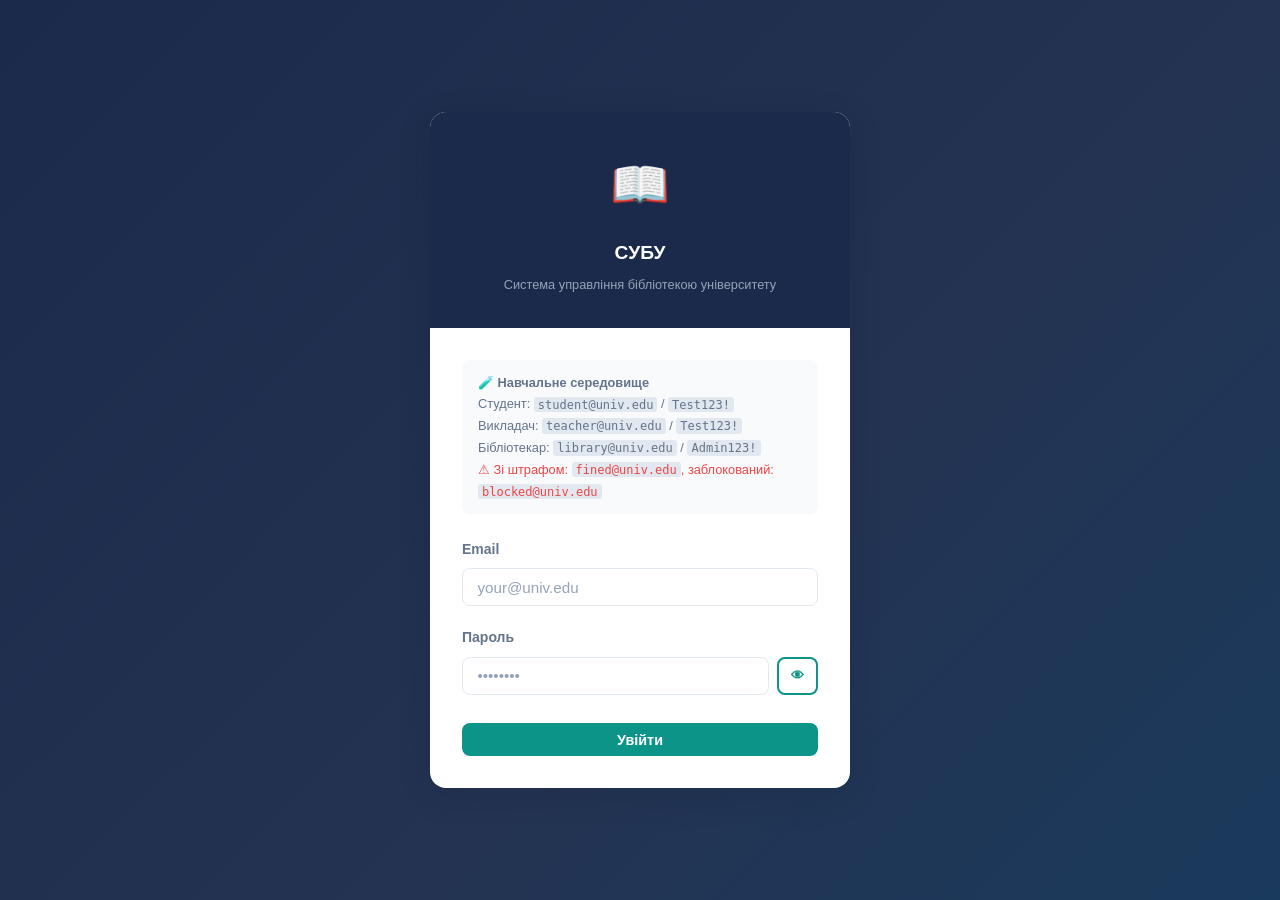
==== index.html @ d065a127 "Add files via upload" ====
<!DOCTYPE html>
<html lang="uk">
<head>
  <meta charset="UTF-8">
  <meta name="viewport" content="width=device-width, initial-scale=1.0">
  <title>Увійти — СУБУ</title>
  <link rel="stylesheet" href="css/style.css">
  <style>
    body { background: none; }
  </style>
</head>
<body>

<div id="toast-container"></div>

<div class="login-wrap">
  <div class="login-card">

    <div class="login-header">
      <div class="login-logo" aria-hidden="true">📖</div>
      <div class="login-title">СУБУ</div>
      <div class="login-subtitle">Система управління бібліотекою університету</div>
    </div>

    <div class="login-body">
      <div class="login-hint">
        <strong>🧪 Навчальне середовище</strong><br>
        Студент: <code>student@univ.edu</code> / <code>Test123!</code><br>
        Викладач: <code>teacher@univ.edu</code> / <code>Test123!</code><br>
        Бібліотекар: <code>library@univ.edu</code> / <code>Admin123!</code><br>
        <span style="color:#EF4444">⚠ Зі штрафом: <code>fined@univ.edu</code>, заблокований: <code>blocked@univ.edu</code></span>
      </div>

      <form id="login-form" novalidate>
        <div class="form-group">
          <label class="form-label" for="email">Email</label>
          <input
            class="form-control"
            type="email"
            id="email"
            name="email"
            data-testid="email-input"
            placeholder="your@univ.edu"
            autocomplete="username"
            required
          >
          <div class="form-error" id="email-error" role="alert" aria-live="polite"></div>
        </div>

        <div class="form-group">
          <label class="form-label" for="password">Пароль</label>
          <div class="input-group">
            <input
              class="form-control"
              type="password"
              id="password"
              name="password"
              data-testid="password-input"
              placeholder="••••••••"
              autocomplete="current-password"
              required
            >
            <button type="button" class="btn btn-outline btn-sm" id="toggle-pw" title="Показати/приховати пароль" aria-label="Показати пароль">👁</button>
          </div>
          <div class="form-error" id="password-error" role="alert" aria-live="polite"></div>
        </div>

        <div id="login-error" class="alert alert-danger" style="display:none" role="alert" data-testid="login-error"></div>

        <button class="btn btn-primary" type="submit" id="login-btn" data-testid="login-submit" style="width:100%;justify-content:center;margin-top:.5rem">
          Увійти
        </button>
      </form>
    </div>

  </div>
</div>

<script src="js/db.js"></script>
<script src="js/ui.js"></script>
<script>
  // Якщо вже авторизований — редирект
  if (Session.isLoggedIn()) {
    window.location.href = "/pages/dashboard.html";
  }

  document.getElementById("toggle-pw").onclick = function() {
    const pw = document.getElementById("password");
    const isText = pw.type === "text";
    pw.type = isText ? "password" : "text";
    this.textContent = isText ? "👁" : "🙈";
  };

  document.getElementById("login-form").onsubmit = function(e) {
    e.preventDefault();
    const email = document.getElementById("email").value.trim();
    const password = document.getElementById("password").value;
    const btn = document.getElementById("login-btn");
    const errEl = document.getElementById("login-error");

    // Очистка помилок
    document.getElementById("email-error").textContent = "";
    document.getElementById("password-error").textContent = "";
    errEl.style.display = "none";

    // Базова валідація
    let valid = true;
    if (!email) { document.getElementById("email-error").textContent = "Email обов'язковий"; valid = false; }
    if (!password) { document.getElementById("password-error").textContent = "Пароль обов'язковий"; valid = false; }
    if (!valid) return;

    btn.disabled = true;
    btn.innerHTML = '<span class="spinner"></span> Перевіряємо...';

    // Симуляція мережевої затримки
    setTimeout(() => {
      const result = Session.login(email, password);
      if (result.success) {
        btn.innerHTML = '✓ Успішно!';
        Toast.success(`Вітаємо, ${result.user.firstName}!`);
        setTimeout(() => { window.location.href = "/pages/dashboard.html"; }, 600);
      } else {
        errEl.textContent = result.error;
        errEl.style.display = "flex";
        btn.disabled = false;
        btn.innerHTML = 'Увійти';
        document.getElementById("password").value = "";
        document.getElementById("password").focus();
      }
    }, 600);
  };
</script>
</body>
</html>
---- css/style.css ----
/* ================================================================
   СУБУ — Головні стилі (style.css)
   Стек: чистий CSS, без фреймворків
   ================================================================ */

/* ── CSS змінні ─────────────────────────────────────────────── */
:root {
  --navy:      #1B2A4A;
  --navy-mid:  #243352;
  --teal:      #0D9488;
  --teal-lt:   #14B8A6;
  --teal-pale: #CCFBF1;
  --amber:     #F59E0B;
  --amber-lt:  #FEF3C7;
  --red:       #EF4444;
  --red-lt:    #FEE2E2;
  --green:     #22C55E;
  --green-lt:  #DCFCE7;
  --slate:     #64748B;
  --slate2:    #94A3B8;
  --slate3:    #CBD5E1;
  --slate4:    #E2E8F0;
  --white:     #FFFFFF;
  --off-white: #F8FAFC;
  --dark:      #0F172A;
  --shadow:    0 2px 8px rgba(15,23,42,.1);
  --shadow-md: 0 4px 16px rgba(15,23,42,.12);
  --shadow-lg: 0 8px 32px rgba(15,23,42,.16);
  --radius:    8px;
  --radius-lg: 12px;
  --trans:     0.2s ease;
}

/* ── Reset & Base ───────────────────────────────────────────── */
*, *::before, *::after { box-sizing: border-box; margin: 0; padding: 0; }

html { font-size: 16px; scroll-behavior: smooth; }

body {
  font-family: 'Segoe UI', 'Helvetica Neue', Arial, sans-serif;
  font-size: 15px;
  color: var(--dark);
  background: var(--off-white);
  line-height: 1.7;
  min-height: 100vh;
}

a { color: var(--teal); text-decoration: none; transition: color var(--trans); }
a:hover { color: var(--teal-lt); }
img { max-width: 100%; }
ul, ol { padding-left: 1.4rem; }

/* ── Typography ─────────────────────────────────────────────── */
h1 { font-size: 2rem;   font-weight: 700; line-height: 1.2; color: var(--dark); }
h2 { font-size: 1.5rem; font-weight: 700; line-height: 1.3; color: var(--dark); }
h3 { font-size: 1.2rem; font-weight: 600; color: var(--dark); }
h4 { font-size: 1rem;   font-weight: 600; color: var(--dark); }

/* ── Layout ─────────────────────────────────────────────────── */
.container { max-width: 1200px; margin: 0 auto; padding: 0 1.5rem; }
.container-sm { max-width: 800px; margin: 0 auto; padding: 0 1.5rem; }

.page-content { padding: 2rem 0; min-height: calc(100vh - 64px - 60px); }

/* ── Navbar ─────────────────────────────────────────────────── */
.navbar {
  background: var(--navy);
  height: 64px;
  position: sticky; top: 0; z-index: 100;
  box-shadow: 0 2px 12px rgba(0,0,0,.2);
}
.navbar-inner {
  max-width: 1200px;
  margin: 0 auto;
  padding: 0 1.5rem;
  height: 100%;
  display: flex;
  align-items: center;
  gap: 2rem;
}
.navbar-brand {
  font-size: 1.1rem;
  font-weight: 700;
  color: var(--white);
  display: flex; align-items: center; gap: .6rem;
  flex-shrink: 0;
}
.navbar-brand .brand-icon { font-size: 1.4rem; }
.navbar-brand .brand-sub { font-size: .7rem; font-weight: 400; color: var(--slate2); display: block; line-height: 1; }
.navbar-nav { display: flex; align-items: center; gap: .25rem; flex: 1; }
.nav-link {
  color: var(--slate2);
  padding: .5rem .85rem;
  border-radius: 6px;
  font-size: .9rem;
  transition: all var(--trans);
  white-space: nowrap;
}
.nav-link:hover, .nav-link.active { color: var(--white); background: rgba(255,255,255,.1); }
.navbar-user { display: flex; align-items: center; gap: 1rem; flex-shrink: 0; }
.user-badge {
  font-size: .8rem;
  color: var(--slate2);
  display: flex; align-items: center; gap: .5rem;
}
.user-badge .role-pill {
  background: rgba(13,148,136,.25);
  color: var(--teal-lt);
  padding: .15rem .5rem;
  border-radius: 20px;
  font-size: .7rem;
  font-weight: 600;
  text-transform: uppercase;
  letter-spacing: .5px;
}
.btn-logout {
  color: var(--slate2);
  font-size: .85rem;
  cursor: pointer;
  background: none; border: none;
  padding: .4rem .7rem;
  border-radius: 6px;
  transition: all var(--trans);
}
.btn-logout:hover { color: var(--red); background: rgba(239,68,68,.1); }

/* ── Footer ─────────────────────────────────────────────────── */
.footer {
  background: var(--navy);
  color: var(--slate2);
  padding: 1rem 0;
  font-size: .8rem;
  text-align: center;
  border-top: 1px solid rgba(255,255,255,.05);
}
.footer a { color: var(--slate2); }
.footer .test-badge {
  display: inline-flex; align-items: center; gap: .3rem;
  background: rgba(13,148,136,.2);
  color: var(--teal-lt);
  padding: .2rem .6rem;
  border-radius: 20px;
  font-size: .7rem;
  margin-left: .5rem;
}

/* ── Buttons ─────────────────────────────────────────────────── */
.btn {
  display: inline-flex; align-items: center; gap: .4rem;
  padding: .55rem 1.2rem;
  border-radius: var(--radius);
  border: none;
  font-size: .9rem;
  font-weight: 600;
  cursor: pointer;
  transition: all var(--trans);
  white-space: nowrap;
  text-decoration: none;
}
.btn:disabled { opacity: .5; cursor: not-allowed; }
.btn-primary { background: var(--teal); color: var(--white); }
.btn-primary:hover:not(:disabled) { background: var(--teal-lt); color: var(--white); }
.btn-secondary { background: var(--navy); color: var(--white); }
.btn-secondary:hover:not(:disabled) { background: var(--navy-mid); }
.btn-outline { background: transparent; color: var(--teal); border: 2px solid var(--teal); }
.btn-outline:hover:not(:disabled) { background: var(--teal); color: var(--white); }
.btn-danger { background: var(--red); color: var(--white); }
.btn-danger:hover:not(:disabled) { background: #dc2626; }
.btn-sm { padding: .35rem .75rem; font-size: .82rem; }
.btn-lg { padding: .75rem 1.75rem; font-size: 1rem; }

/* ── Forms ───────────────────────────────────────────────────── */
.form-group { margin-bottom: 1.25rem; }
.form-label { display: block; font-size: .875rem; font-weight: 600; margin-bottom: .4rem; color: var(--slate); }
.form-control {
  width: 100%;
  padding: .6rem .9rem;
  border: 1.5px solid var(--slate4);
  border-radius: var(--radius);
  font-size: .95rem;
  background: var(--white);
  color: var(--dark);
  transition: border-color var(--trans), box-shadow var(--trans);
}
.form-control:focus {
  outline: none;
  border-color: var(--teal);
  box-shadow: 0 0 0 3px rgba(13,148,136,.15);
}
.form-control::placeholder { color: var(--slate2); }
.input-group { display: flex; gap: .5rem; }
.input-group .form-control { flex: 1; }
.form-error { color: var(--red); font-size: .82rem; margin-top: .3rem; }
.form-hint  { color: var(--slate); font-size: .8rem; margin-top: .3rem; }

/* ── Cards ───────────────────────────────────────────────────── */
.card {
  background: var(--white);
  border-radius: var(--radius-lg);
  box-shadow: var(--shadow);
  overflow: hidden;
}
.card-body { padding: 1.5rem; }
.card-header {
  padding: 1rem 1.5rem;
  border-bottom: 1px solid var(--slate4);
  display: flex; align-items: center; justify-content: space-between;
}
.card-title { font-size: 1rem; font-weight: 700; }

/* ── Book Card ───────────────────────────────────────────────── */
.book-card {
  background: var(--white);
  border-radius: var(--radius-lg);
  box-shadow: var(--shadow);
  display: flex;
  flex-direction: column;
  transition: transform var(--trans), box-shadow var(--trans);
  overflow: hidden;
}
.book-card:hover { transform: translateY(-3px); box-shadow: var(--shadow-md); }
.book-card-cover {
  height: 160px;
  background: linear-gradient(135deg, var(--navy) 0%, var(--navy-mid) 50%, var(--teal) 100%);
  display: flex; align-items: center; justify-content: center;
  font-size: 3rem;
  position: relative;
  overflow: hidden;
}
.book-card-cover::before {
  content: '';
  position: absolute; inset: 0;
  background: linear-gradient(45deg, transparent 30%, rgba(255,255,255,.04));
}
.book-card-body { padding: 1rem; flex: 1; display: flex; flex-direction: column; }
.book-title { font-size: .95rem; font-weight: 700; color: var(--dark); margin-bottom: .3rem; line-height: 1.3; }
.book-author { font-size: .82rem; color: var(--slate); margin-bottom: .6rem; }
.book-genre-tag {
  display: inline-block;
  background: var(--teal-pale);
  color: var(--teal);
  padding: .15rem .5rem;
  border-radius: 20px;
  font-size: .72rem;
  font-weight: 600;
  margin-bottom: .6rem;
}
.book-availability {
  font-size: .8rem;
  font-weight: 600;
  margin-top: auto;
  margin-bottom: .75rem;
}
.avail-yes { color: var(--green); }
.avail-no  { color: var(--red); }
.book-card-actions { padding: 0 1rem 1rem; }

/* ── Badges & Tags ───────────────────────────────────────────── */
.badge {
  display: inline-flex; align-items: center; gap: .25rem;
  padding: .2rem .6rem;
  border-radius: 20px;
  font-size: .75rem;
  font-weight: 600;
}
.badge-success { background: var(--green-lt); color: #166534; }
.badge-warning { background: var(--amber-lt); color: #92400E; }
.badge-danger  { background: var(--red-lt);   color: #991B1B; }
.badge-info    { background: var(--teal-pale); color: #0D9488; }
.badge-gray    { background: var(--slate4);    color: var(--slate); }

/* ── Tables ──────────────────────────────────────────────────── */
.table-wrap { overflow-x: auto; border-radius: var(--radius); box-shadow: var(--shadow); }
table { width: 100%; border-collapse: collapse; background: var(--white); }
thead tr { border-bottom: 2px solid var(--slate4); }
th {
  padding: .75rem 1rem;
  text-align: left;
  font-size: .8rem;
  font-weight: 700;
  color: var(--slate);
  text-transform: uppercase;
  letter-spacing: .5px;
}
td { padding: .75rem 1rem; border-bottom: 1px solid var(--slate4); font-size: .9rem; }
tbody tr:last-child td { border-bottom: none; }
tbody tr:hover { background: var(--off-white); }

/* ── Alerts ──────────────────────────────────────────────────── */
.alert {
  padding: .85rem 1.1rem;
  border-radius: var(--radius);
  font-size: .9rem;
  display: flex; align-items: flex-start; gap: .6rem;
  margin-bottom: 1rem;
}
.alert-success { background: var(--green-lt); color: #166534; border-left: 4px solid var(--green); }
.alert-warning { background: var(--amber-lt); color: #92400E; border-left: 4px solid var(--amber); }
.alert-danger  { background: var(--red-lt);   color: #991B1B; border-left: 4px solid var(--red); }
.alert-info    { background: var(--teal-pale); color: #0D5555; border-left: 4px solid var(--teal); }

/* ── Toast ───────────────────────────────────────────────────── */
#toast-container {
  position: fixed; bottom: 1.5rem; right: 1.5rem;
  z-index: 9999;
  display: flex; flex-direction: column; gap: .5rem;
}
.toast {
  padding: .75rem 1.2rem;
  border-radius: var(--radius);
  font-size: .875rem;
  font-weight: 500;
  box-shadow: var(--shadow-lg);
  max-width: 340px;
  display: flex; align-items: center; gap: .5rem;
  animation: slideIn .3s ease;
}
@keyframes slideIn { from { transform: translateX(120%); opacity: 0; } to { transform: none; opacity: 1; } }
.toast-success { background: var(--green); color: var(--white); }
.toast-error   { background: var(--red); color: var(--white); }
.toast-info    { background: var(--navy); color: var(--white); }

/* ── Modal ───────────────────────────────────────────────────── */
.modal-overlay {
  position: fixed; inset: 0; background: rgba(15,23,42,.55);
  z-index: 500; display: flex; align-items: center; justify-content: center;
  padding: 1rem;
  animation: fadeIn .2s ease;
}
@keyframes fadeIn { from { opacity:0; } to { opacity:1; } }
.modal {
  background: var(--white);
  border-radius: var(--radius-lg);
  box-shadow: var(--shadow-lg);
  max-width: 520px; width: 100%;
  animation: scaleIn .25s ease;
}
@keyframes scaleIn { from { transform: scale(.94); opacity:0; } to { transform: none; opacity:1; } }
.modal-header { padding: 1.2rem 1.5rem; border-bottom: 1px solid var(--slate4); display: flex; align-items: center; justify-content: space-between; }
.modal-body { padding: 1.5rem; }
.modal-footer { padding: 1rem 1.5rem; border-top: 1px solid var(--slate4); display: flex; gap: .75rem; justify-content: flex-end; }
.modal-close { background: none; border: none; cursor: pointer; color: var(--slate); font-size: 1.3rem; line-height: 1; }

/* ── Pagination ──────────────────────────────────────────────── */
.pagination { display: flex; align-items: center; gap: .35rem; margin-top: 1.5rem; justify-content: center; }
.page-btn {
  padding: .4rem .75rem;
  border: 1.5px solid var(--slate4);
  border-radius: var(--radius);
  background: var(--white);
  color: var(--slate);
  font-size: .875rem;
  cursor: pointer;
  transition: all var(--trans);
}
.page-btn:hover { border-color: var(--teal); color: var(--teal); }
.page-btn.active { background: var(--teal); border-color: var(--teal); color: var(--white); }
.page-btn:disabled { opacity: .4; cursor: not-allowed; }

/* ── Grid ────────────────────────────────────────────────────── */
.grid-4 { display: grid; grid-template-columns: repeat(4, 1fr); gap: 1.25rem; }
.grid-3 { display: grid; grid-template-columns: repeat(3, 1fr); gap: 1.25rem; }
.grid-2 { display: grid; grid-template-columns: repeat(2, 1fr); gap: 1.25rem; }

/* ── Stats row ───────────────────────────────────────────────── */
.stats-row { display: grid; grid-template-columns: repeat(auto-fit, minmax(180px, 1fr)); gap: 1rem; margin-bottom: 2rem; }
.stat-card {
  background: var(--white);
  border-radius: var(--radius-lg);
  padding: 1.25rem 1.5rem;
  box-shadow: var(--shadow);
  display: flex; align-items: flex-start; gap: 1rem;
}
.stat-icon {
  width: 44px; height: 44px;
  border-radius: 10px;
  display: flex; align-items: center; justify-content: center;
  font-size: 1.3rem; flex-shrink: 0;
}
.stat-icon.teal   { background: var(--teal-pale); }
.stat-icon.amber  { background: var(--amber-lt); }
.stat-icon.green  { background: var(--green-lt); }
.stat-icon.red    { background: var(--red-lt); }
.stat-icon.navy   { background: rgba(27,42,74,.08); }
.stat-num  { font-size: 1.75rem; font-weight: 700; line-height: 1.1; }
.stat-label { font-size: .78rem; color: var(--slate); margin-top: .15rem; }

/* ── Section headers ─────────────────────────────────────────── */
.section-header { display: flex; align-items: center; justify-content: space-between; margin-bottom: 1.25rem; }
.section-title  { font-size: 1.1rem; font-weight: 700; }

/* ── Filter bar ──────────────────────────────────────────────── */
.filter-bar { background: var(--white); border-radius: var(--radius-lg); padding: 1rem 1.25rem; box-shadow: var(--shadow); margin-bottom: 1.5rem; display: flex; gap: .75rem; flex-wrap: wrap; align-items: flex-end; }
.filter-bar .form-group { margin-bottom: 0; flex: 1; min-width: 160px; }

/* ── Empty state ─────────────────────────────────────────────── */
.empty-state { text-align: center; padding: 3rem 1rem; color: var(--slate); }
.empty-state .empty-icon { font-size: 3.5rem; margin-bottom: 1rem; }
.empty-state p { margin-top: .5rem; font-size: .9rem; }

/* ── Loading ─────────────────────────────────────────────────── */
.spinner {
  width: 22px; height: 22px;
  border: 3px solid rgba(13,148,136,.2);
  border-top-color: var(--teal);
  border-radius: 50%;
  animation: spin .7s linear infinite;
  display: inline-block;
}
@keyframes spin { to { transform: rotate(360deg); } }

/* ── Responsive ──────────────────────────────────────────────── */
@media (max-width: 900px) {
  .grid-4 { grid-template-columns: repeat(2, 1fr); }
  .grid-3 { grid-template-columns: repeat(2, 1fr); }
}
@media (max-width: 640px) {
  .grid-4, .grid-3, .grid-2 { grid-template-columns: 1fr; }
  .navbar-nav .nav-link { display: none; }
  .navbar-nav .nav-link.mobile-show { display: block; }
}

/* ── Debug badge (відображається на всіх сторінках) ─────────── */
.debug-bar {
  background: #7c3aed;
  color: #fff;
  font-size: .72rem;
  padding: .3rem 1rem;
  display: flex;
  gap: 1.5rem;
  flex-wrap: wrap;
}
.debug-bar span { opacity: .7; }
.debug-bar code { background: rgba(255,255,255,.15); padding: .05rem .3rem; border-radius: 3px; font-size: .7rem; }

/* ── API response viewer (for API page) ─────────────────────── */
.json-viewer {
  background: #1e1e2e;
  color: #cdd6f4;
  padding: 1rem;
  border-radius: var(--radius);
  font-family: 'Cascadia Code', 'Fira Code', Consolas, monospace;
  font-size: .82rem;
  overflow-x: auto;
  max-height: 400px;
  overflow-y: auto;
  line-height: 1.6;
  white-space: pre;
}
.json-key    { color: #89dceb; }
.json-string { color: #a6e3a1; }
.json-number { color: #fab387; }
.json-bool   { color: #cba6f7; }
.json-null   { color: #f38ba8; }

/* ── Login page ──────────────────────────────────────────────── */
.login-wrap {
  min-height: 100vh;
  background: linear-gradient(135deg, var(--navy) 0%, var(--navy-mid) 60%, #1a3a5c 100%);
  display: flex; align-items: center; justify-content: center;
  padding: 1.5rem;
}
.login-card {
  background: var(--white);
  border-radius: 16px;
  box-shadow: var(--shadow-lg);
  width: 100%;
  max-width: 420px;
  overflow: hidden;
}
.login-header {
  background: var(--navy);
  padding: 2rem;
  text-align: center;
  color: var(--white);
}
.login-logo { font-size: 3rem; margin-bottom: .75rem; }
.login-title { font-size: 1.2rem; font-weight: 700; margin-bottom: .25rem; }
.login-subtitle { font-size: .8rem; color: var(--slate2); }
.login-body { padding: 2rem; }
.login-hint { font-size: .8rem; color: var(--slate); background: var(--off-white); border-radius: var(--radius); padding: .75rem 1rem; margin-bottom: 1.5rem; }
.login-hint code { font-size: .75rem; background: var(--slate4); padding: .05rem .25rem; border-radius: 3px; }
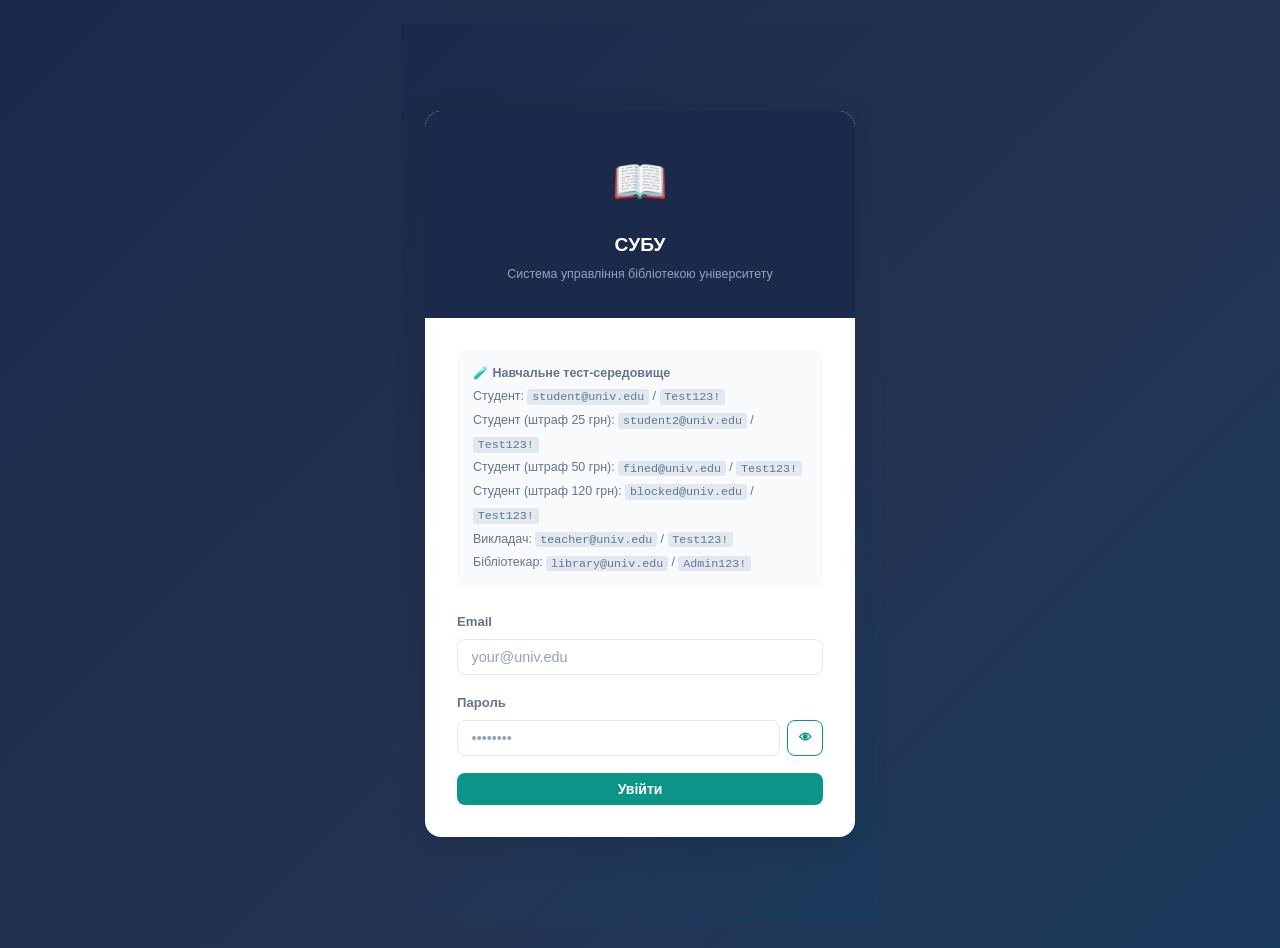
==== commit 7483f701: "Update index.html" ====
--- a/index.html
+++ b/index.html
@@ -1,134 +1,938 @@
 <!DOCTYPE html>
 <html lang="uk">
 <head>
-  <meta charset="UTF-8">
-  <meta name="viewport" content="width=device-width, initial-scale=1.0">
-  <title>Увійти — СУБУ</title>
-  <link rel="stylesheet" href="css/style.css">
-  <style>
-    body { background: none; }
-  </style>
+<meta charset="UTF-8">
+<meta name="viewport" content="width=device-width, initial-scale=1.0">
+<title>СУБУ — Система управління бібліотекою університету</title>
+<style>
+/* ================================================================
+   СУБУ — Стилі
+   ================================================================ */
+:root{
+  --navy:#1B2A4A;--navy2:#243352;--teal:#0D9488;--teal2:#14B8A6;
+  --teal-pale:#CCFBF1;--amber:#F59E0B;--amber-lt:#FEF3C7;
+  --red:#EF4444;--red-lt:#FEE2E2;--green:#22C55E;--green-lt:#DCFCE7;
+  --slate:#64748B;--slate2:#94A3B8;--slate3:#CBD5E1;--slate4:#E2E8F0;
+  --white:#FFFFFF;--off:#F8FAFC;--dark:#0F172A;
+  --sh:0 2px 8px rgba(15,23,42,.1);--sh2:0 4px 16px rgba(15,23,42,.13);
+  --sh3:0 8px 32px rgba(15,23,42,.18);--r:8px;--r2:12px;--t:.2s ease;
+}
+*,*::before,*::after{box-sizing:border-box;margin:0;padding:0}
+html{font-size:16px;scroll-behavior:smooth}
+body{font-family:'Segoe UI','Helvetica Neue',Arial,sans-serif;font-size:15px;
+  color:var(--dark);background:var(--off);line-height:1.7;min-height:100vh}
+a{color:var(--teal);text-decoration:none;transition:color var(--t)}
+a:hover{color:var(--teal2)}
+h1{font-size:1.8rem;font-weight:700;line-height:1.2}
+h2{font-size:1.3rem;font-weight:700}
+h3{font-size:1.1rem;font-weight:600}
+
+/* ── Pages ── */
+.page{display:none;min-height:100vh}
+.page.active{display:block}
+
+/* ── Login ── */
+#page-login{background:linear-gradient(135deg,var(--navy) 0%,var(--navy2) 60%,#1a3a5c 100%);
+  display:flex;align-items:center;justify-content:center;padding:1.5rem;min-height:100vh}
+.login-card{background:var(--white);border-radius:16px;box-shadow:var(--sh3);
+  width:100%;max-width:430px;overflow:hidden}
+.login-head{background:var(--navy);padding:2rem;text-align:center;color:var(--white)}
+.login-logo{font-size:2.8rem;margin-bottom:.6rem}
+.login-title{font-size:1.2rem;font-weight:700;margin-bottom:.2rem}
+.login-sub{font-size:.78rem;color:var(--slate2)}
+.login-body{padding:2rem}
+.login-hint{font-size:.78rem;color:var(--slate);background:var(--off);border-radius:var(--r);
+  padding:.75rem 1rem;margin-bottom:1.5rem;line-height:1.9}
+.login-hint code{font-size:.73rem;background:var(--slate4);padding:.05rem .3rem;border-radius:3px}
+.login-hint .warn{color:var(--red)}
+
+/* ── Navbar ── */
+.navbar{background:var(--navy);height:60px;position:sticky;top:0;z-index:100;
+  box-shadow:0 2px 10px rgba(0,0,0,.2)}
+.nb-inner{max-width:1200px;margin:0 auto;padding:0 1.25rem;height:100%;
+  display:flex;align-items:center;gap:1.5rem}
+.nb-brand{font-size:1rem;font-weight:700;color:var(--white);display:flex;align-items:center;
+  gap:.5rem;cursor:pointer;flex-shrink:0;text-decoration:none}
+.nb-brand small{font-size:.65rem;font-weight:400;color:var(--slate2);display:block;line-height:1}
+.nb-nav{display:flex;align-items:center;gap:.1rem;flex:1}
+.nb-link{color:var(--slate2);padding:.4rem .8rem;border-radius:6px;font-size:.85rem;
+  cursor:pointer;transition:all var(--t);background:none;border:none;white-space:nowrap}
+.nb-link:hover,.nb-link.active{color:var(--white);background:rgba(255,255,255,.1)}
+.nb-user{display:flex;align-items:center;gap:.75rem;flex-shrink:0}
+.user-name{font-size:.8rem;color:var(--slate2)}
+.role-pill{background:rgba(13,148,136,.25);color:var(--teal2);padding:.12rem .45rem;
+  border-radius:20px;font-size:.68rem;font-weight:600;text-transform:uppercase;letter-spacing:.4px;
+  margin-left:.3rem}
+.btn-out{color:var(--slate2);font-size:.82rem;cursor:pointer;background:none;border:none;
+  padding:.35rem .6rem;border-radius:6px;transition:all var(--t)}
+.btn-out:hover{color:var(--red);background:rgba(239,68,68,.1)}
+
+/* ── Debug bar ── */
+.debug-bar{background:#7c3aed;color:#fff;font-size:.7rem;padding:.25rem 1.25rem;
+  display:flex;gap:1.2rem;flex-wrap:wrap;align-items:center}
+.debug-bar code{background:rgba(255,255,255,.15);padding:.02rem .25rem;border-radius:3px}
+
+/* ── Footer ── */
+.footer{background:var(--navy);color:var(--slate2);padding:.9rem 0;font-size:.78rem;text-align:center}
+.test-badge{display:inline-flex;align-items:center;gap:.25rem;background:rgba(13,148,136,.2);
+  color:var(--teal2);padding:.15rem .5rem;border-radius:20px;font-size:.68rem;margin:0 .4rem}
+
+/* ── Container ── */
+.container{max-width:1200px;margin:0 auto;padding:0 1.25rem}
+.page-body{padding:1.75rem 0;min-height:calc(100vh - 60px - 52px)}
+
+/* ── Buttons ── */
+.btn{display:inline-flex;align-items:center;gap:.35rem;padding:.5rem 1.1rem;
+  border-radius:var(--r);border:none;font-size:.875rem;font-weight:600;cursor:pointer;
+  transition:all var(--t);white-space:nowrap;text-decoration:none}
+.btn:disabled{opacity:.45;cursor:not-allowed}
+.btn-primary{background:var(--teal);color:var(--white)}
+.btn-primary:hover:not(:disabled){background:var(--teal2);color:var(--white)}
+.btn-secondary{background:var(--navy);color:var(--white)}
+.btn-secondary:hover:not(:disabled){background:var(--navy2)}
+.btn-outline{background:transparent;color:var(--teal);border:1.5px solid var(--teal)}
+.btn-outline:hover:not(:disabled){background:var(--teal);color:var(--white)}
+.btn-danger{background:var(--red);color:var(--white)}
+.btn-danger:hover:not(:disabled){background:#dc2626}
+.btn-sm{padding:.3rem .65rem;font-size:.8rem}
+.btn-block{width:100%;justify-content:center}
+
+/* ── Forms ── */
+.fg{margin-bottom:1.1rem}
+.flabel{display:block;font-size:.82rem;font-weight:600;margin-bottom:.35rem;color:var(--slate)}
+.finput{width:100%;padding:.55rem .85rem;border:1.5px solid var(--slate4);border-radius:var(--r);
+  font-size:.9rem;background:var(--white);color:var(--dark);transition:border-color var(--t),box-shadow var(--t)}
+.finput:focus{outline:none;border-color:var(--teal);box-shadow:0 0 0 3px rgba(13,148,136,.14)}
+.finput::placeholder{color:var(--slate2)}
+.ferr{color:var(--red);font-size:.78rem;margin-top:.25rem}
+.fhint{color:var(--slate);font-size:.76rem;margin-top:.25rem}
+.igroup{display:flex;gap:.45rem}
+.igroup .finput{flex:1}
+
+/* ── Cards ── */
+.card{background:var(--white);border-radius:var(--r2);box-shadow:var(--sh);overflow:hidden}
+.card-hd{padding:.9rem 1.3rem;border-bottom:1px solid var(--slate4);display:flex;align-items:center;justify-content:space-between}
+.card-title{font-size:.95rem;font-weight:700}
+.card-bd{padding:1.3rem}
+
+/* ── Alerts ── */
+.alert{padding:.8rem 1rem;border-radius:var(--r);font-size:.875rem;display:flex;
+  align-items:flex-start;gap:.55rem;margin-bottom:.9rem}
+.alert-success{background:var(--green-lt);color:#166534;border-left:4px solid var(--green)}
+.alert-warning{background:var(--amber-lt);color:#92400E;border-left:4px solid var(--amber)}
+.alert-danger {background:var(--red-lt);  color:#991B1B;border-left:4px solid var(--red)}
+.alert-info   {background:var(--teal-pale);color:#0D5555;border-left:4px solid var(--teal)}
+
+/* ── Badges ── */
+.badge{display:inline-flex;align-items:center;gap:.2rem;padding:.18rem .55rem;
+  border-radius:20px;font-size:.72rem;font-weight:600}
+.badge-success{background:var(--green-lt);color:#166534}
+.badge-warning{background:var(--amber-lt);color:#92400E}
+.badge-danger {background:var(--red-lt);  color:#991B1B}
+.badge-info   {background:var(--teal-pale);color:#0D9488}
+.badge-gray   {background:var(--slate4);   color:var(--slate)}
+
+/* ── Stats ── */
+.stats-row{display:grid;grid-template-columns:repeat(auto-fit,minmax(165px,1fr));gap:.9rem;margin-bottom:1.75rem}
+.stat-card{background:var(--white);border-radius:var(--r2);padding:1.1rem 1.3rem;box-shadow:var(--sh);
+  display:flex;align-items:flex-start;gap:.9rem}
+.stat-icon{width:42px;height:42px;border-radius:10px;display:flex;align-items:center;justify-content:center;font-size:1.25rem;flex-shrink:0}
+.si-teal{background:var(--teal-pale)}.si-amber{background:var(--amber-lt)}
+.si-green{background:var(--green-lt)}.si-red{background:var(--red-lt)}.si-navy{background:rgba(27,42,74,.07)}
+.stat-num{font-size:1.65rem;font-weight:700;line-height:1.1}
+.stat-lbl{font-size:.74rem;color:var(--slate);margin-top:.1rem}
+
+/* ── Grid ── */
+.g4{display:grid;grid-template-columns:repeat(4,1fr);gap:1.1rem}
+.g2{display:grid;grid-template-columns:1fr 1fr;gap:1.3rem}
+@media(max-width:900px){.g4{grid-template-columns:repeat(2,1fr)}.g2{grid-template-columns:1fr}}
+@media(max-width:560px){.g4{grid-template-columns:1fr}}
+
+/* ── Book card ── */
+.book-card{background:var(--white);border-radius:var(--r2);box-shadow:var(--sh);display:flex;
+  flex-direction:column;transition:transform var(--t),box-shadow var(--t);overflow:hidden}
+.book-card:hover{transform:translateY(-3px);box-shadow:var(--sh2)}
+.book-cover{height:150px;background:linear-gradient(135deg,var(--navy) 0%,var(--navy2) 50%,var(--teal) 100%);
+  display:flex;align-items:center;justify-content:center;font-size:2.8rem;position:relative}
+.book-cover::before{content:'';position:absolute;inset:0;background:linear-gradient(45deg,transparent 30%,rgba(255,255,255,.04))}
+.book-body{padding:.9rem;flex:1;display:flex;flex-direction:column}
+.book-title{font-size:.9rem;font-weight:700;line-height:1.3;margin-bottom:.2rem}
+.book-author{font-size:.78rem;color:var(--slate);margin-bottom:.5rem}
+.book-tag{display:inline-block;background:var(--teal-pale);color:var(--teal);padding:.12rem .45rem;
+  border-radius:20px;font-size:.68rem;font-weight:600;margin-bottom:.5rem}
+.book-avail{font-size:.78rem;font-weight:600;margin-top:auto;margin-bottom:.6rem}
+.avail-y{color:var(--green)}.avail-n{color:var(--red)}
+.book-actions{padding:0 .9rem .9rem}
+
+/* ── Filter bar ── */
+.filter-bar{background:var(--white);border-radius:var(--r2);padding:.9rem 1.1rem;box-shadow:var(--sh);
+  margin-bottom:1.3rem;display:flex;gap:.65rem;flex-wrap:wrap;align-items:flex-end}
+.filter-bar .fg{margin-bottom:0;flex:1;min-width:150px}
+
+/* ── Table ── */
+.tw{overflow-x:auto;border-radius:var(--r);box-shadow:var(--sh)}
+table{width:100%;border-collapse:collapse;background:var(--white)}
+thead tr{border-bottom:2px solid var(--slate4)}
+th{padding:.65rem .9rem;text-align:left;font-size:.75rem;font-weight:700;
+  color:var(--slate);text-transform:uppercase;letter-spacing:.4px}
+td{padding:.65rem .9rem;border-bottom:1px solid var(--slate4);font-size:.875rem}
+tbody tr:last-child td{border-bottom:none}
+tbody tr:hover{background:var(--off)}
+
+/* ── Pagination ── */
+.pag{display:flex;gap:.3rem;margin-top:1.3rem;justify-content:center}
+.pbtn{padding:.35rem .65rem;border:1.5px solid var(--slate4);border-radius:var(--r);
+  background:var(--white);color:var(--slate);font-size:.82rem;cursor:pointer;transition:all var(--t)}
+.pbtn:hover{border-color:var(--teal);color:var(--teal)}
+.pbtn.active{background:var(--teal);border-color:var(--teal);color:var(--white)}
+.pbtn:disabled{opacity:.4;cursor:not-allowed}
+
+/* ── Empty state ── */
+.empty{text-align:center;padding:2.5rem 1rem;color:var(--slate)}
+.empty-icon{font-size:3rem;margin-bottom:.75rem}
+
+/* ── Spinner ── */
+.spin{width:20px;height:20px;border:2.5px solid rgba(13,148,136,.2);border-top-color:var(--teal);
+  border-radius:50%;animation:sp .7s linear infinite;display:inline-block}
+@keyframes sp{to{transform:rotate(360deg)}}
+
+/* ── Modal ── */
+.overlay{position:fixed;inset:0;background:rgba(15,23,42,.55);z-index:500;
+  display:flex;align-items:center;justify-content:center;padding:1rem;animation:fdi .2s ease}
+@keyframes fdi{from{opacity:0}to{opacity:1}}
+.modal{background:var(--white);border-radius:var(--r2);box-shadow:var(--sh3);
+  max-width:500px;width:100%;animation:sci .22s ease}
+@keyframes sci{from{transform:scale(.93);opacity:0}to{transform:none;opacity:1}}
+.mhd{padding:1.1rem 1.35rem;border-bottom:1px solid var(--slate4);display:flex;align-items:center;justify-content:space-between}
+.mbd{padding:1.35rem}
+.mft{padding:.9rem 1.35rem;border-top:1px solid var(--slate4);display:flex;gap:.6rem;justify-content:flex-end}
+.mcls{background:none;border:none;cursor:pointer;color:var(--slate);font-size:1.2rem;line-height:1}
+
+/* ── Toast ── */
+#tc{position:fixed;bottom:1.25rem;right:1.25rem;z-index:9999;display:flex;flex-direction:column;gap:.4rem}
+.toast{padding:.7rem 1.1rem;border-radius:var(--r);font-size:.84rem;font-weight:500;
+  box-shadow:var(--sh3);max-width:320px;display:flex;align-items:center;gap:.45rem;
+  animation:tsi .28s ease}
+@keyframes tsi{from{transform:translateX(120%);opacity:0}to{transform:none;opacity:1}}
+.toast-s{background:var(--green);color:#fff}.toast-e{background:var(--red);color:#fff}
+.toast-i{background:var(--navy);color:#fff}
+
+/* ── Tabs ── */
+.tab-row{display:flex;gap:.2rem;border-bottom:2px solid var(--slate4);margin-bottom:1.3rem}
+.tab-btn{padding:.55rem 1rem;border:none;background:none;font-size:.85rem;color:var(--slate);
+  cursor:pointer;border-bottom:2px solid transparent;margin-bottom:-2px;transition:all .2s;border-radius:4px 4px 0 0}
+.tab-btn:hover{color:var(--teal)}
+.tab-btn.active{color:var(--teal);border-bottom-color:var(--teal);font-weight:600}
+.tab-pane{display:none}.tab-pane.active{display:block}
+
+/* ── JSON viewer ── */
+.jv{background:#1e1e2e;color:#cdd6f4;padding:.9rem;border-radius:var(--r);
+  font-family:'Cascadia Code','Fira Code',Consolas,monospace;font-size:.78rem;
+  overflow-x:auto;max-height:380px;overflow-y:auto;line-height:1.6;white-space:pre}
+.jk{color:#89dceb}.js{color:#a6e3a1}.jn{color:#fab387}.jb{color:#cba6f7}.jnull{color:#f38ba8}
+
+/* ── Section header ── */
+.shd{display:flex;align-items:center;justify-content:space-between;margin-bottom:1.1rem}
+.stitle{font-size:1rem;font-weight:700}
+
+/* ── Booking item ── */
+.bk-item{display:flex;align-items:center;gap:.7rem;padding:.7rem .9rem;border-bottom:1px solid var(--slate4)}
+.bk-item:last-child{border-bottom:none}
+</style>
 </head>
 <body>
 
-<div id="toast-container"></div>
-
-<div class="login-wrap">
-  <div class="login-card">
-
-    <div class="login-header">
-      <div class="login-logo" aria-hidden="true">📖</div>
-      <div class="login-title">СУБУ</div>
-      <div class="login-subtitle">Система управління бібліотекою університету</div>
+<!-- ── Toast container ── -->
+<div id="tc"></div>
+
+<!-- ======================================================
+     СТОРІНКА: LOGIN
+     ====================================================== -->
+<div id="page-login" class="page active">
+  <div id="login-wrap" style="background:linear-gradient(135deg,#1B2A4A 0%,#243352 60%,#1a3a5c 100%);display:flex;align-items:center;justify-content:center;padding:1.5rem;min-height:100vh">
+    <div class="login-card">
+      <div class="login-head">
+        <div class="login-logo">📖</div>
+        <div class="login-title">СУБУ</div>
+        <div class="login-sub">Система управління бібліотекою університету</div>
+      </div>
+      <div class="login-body">
+        <div class="login-hint">
+          <strong>🧪 Навчальне тест-середовище</strong><br>
+          Студент: <code>student@univ.edu</code> / <code>Test123!</code><br>
+          Студент (штраф 25 грн): <code>student2@univ.edu</code> / <code>Test123!</code><br>
+          Студент (штраф 50 грн): <code>fined@univ.edu</code> / <code>Test123!</code><br>
+          Студент (штраф 120 грн): <code>blocked@univ.edu</code> / <code>Test123!</code><br>
+          Викладач: <code>teacher@univ.edu</code> / <code>Test123!</code><br>
+          Бібліотекар: <code>library@univ.edu</code> / <code>Admin123!</code>
+        </div>
+        <div class="fg">
+          <label class="flabel" for="l-email">Email</label>
+          <input class="finput" type="email" id="l-email" data-testid="email-input" placeholder="your@univ.edu" autocomplete="username">
+          <div class="ferr" id="l-email-err" role="alert"></div>
+        </div>
+        <div class="fg">
+          <label class="flabel" for="l-pw">Пароль</label>
+          <div class="igroup">
+            <input class="finput" type="password" id="l-pw" data-testid="password-input" placeholder="••••••••" autocomplete="current-password">
+            <button class="btn btn-outline btn-sm" id="l-eye" title="Показати пароль">👁</button>
+          </div>
+          <div class="ferr" id="l-pw-err" role="alert"></div>
+        </div>
+        <div id="l-err" class="alert alert-danger" style="display:none" role="alert" data-testid="login-error"></div>
+        <button class="btn btn-primary btn-block" id="l-btn" data-testid="login-submit">Увійти</button>
+      </div>
     </div>
-
-    <div class="login-body">
-      <div class="login-hint">
-        <strong>🧪 Навчальне середовище</strong><br>
-        Студент: <code>student@univ.edu</code> / <code>Test123!</code><br>
-        Викладач: <code>teacher@univ.edu</code> / <code>Test123!</code><br>
-        Бібліотекар: <code>library@univ.edu</code> / <code>Admin123!</code><br>
-        <span style="color:#EF4444">⚠ Зі штрафом: <code>fined@univ.edu</code>, заблокований: <code>blocked@univ.edu</code></span>
-      </div>
-
-      <form id="login-form" novalidate>
-        <div class="form-group">
-          <label class="form-label" for="email">Email</label>
-          <input
-            class="form-control"
-            type="email"
-            id="email"
-            name="email"
-            data-testid="email-input"
-            placeholder="your@univ.edu"
-            autocomplete="username"
-            required
-          >
-          <div class="form-error" id="email-error" role="alert" aria-live="polite"></div>
-        </div>
-
-        <div class="form-group">
-          <label class="form-label" for="password">Пароль</label>
-          <div class="input-group">
-            <input
-              class="form-control"
-              type="password"
-              id="password"
-              name="password"
-              data-testid="password-input"
-              placeholder="••••••••"
-              autocomplete="current-password"
-              required
-            >
-            <button type="button" class="btn btn-outline btn-sm" id="toggle-pw" title="Показати/приховати пароль" aria-label="Показати пароль">👁</button>
-          </div>
-          <div class="form-error" id="password-error" role="alert" aria-live="polite"></div>
-        </div>
-
-        <div id="login-error" class="alert alert-danger" style="display:none" role="alert" data-testid="login-error"></div>
-
-        <button class="btn btn-primary" type="submit" id="login-btn" data-testid="login-submit" style="width:100%;justify-content:center;margin-top:.5rem">
-          Увійти
-        </button>
-      </form>
-    </div>
-
   </div>
 </div>
 
-<script src="js/db.js"></script>
-<script src="js/ui.js"></script>
+<!-- ======================================================
+     LAYOUT: NAVBAR + DEBUG + FOOTER (для авторизованих)
+     ====================================================== -->
+<div id="auth-layout" style="display:none">
+
+  <!-- Navbar -->
+  <nav class="navbar" role="navigation" aria-label="Головна навігація">
+    <div class="nb-inner">
+      <div class="nb-brand" onclick="navigate('dashboard')">
+        <span>📖</span>
+        <span>СУБУ<small>Бібліотека університету</small></span>
+      </div>
+      <div class="nb-nav" id="nb-links"></div>
+      <div class="nb-user" id="nb-user"></div>
+    </div>
+  </nav>
+
+  <!-- Debug bar -->
+  <div class="debug-bar" id="debug-bar"></div>
+
+  <!-- Pages -->
+  <div id="page-dashboard" class="page page-body"><div class="container" id="dash-content"></div></div>
+  <div id="page-catalog"   class="page page-body"><div class="container" id="cat-content"></div></div>
+  <div id="page-admin"     class="page page-body"><div class="container" id="adm-content"></div></div>
+
+  <!-- Footer -->
+  <footer class="footer">
+    <div class="container">
+      © 2024 СУБУ — Навчальне тест-середовище
+      <span class="test-badge">🧪 QA-курс</span>
+      · Бібліотека університету v1.1 (містить навмисні дефекти)
+    </div>
+  </footer>
+
+</div><!-- /auth-layout -->
+
+<!-- Modal container -->
+<div id="modal-root"></div>
+
+<!-- ================================================================
+     JAVASCRIPT — Дані, API, UI
+     ================================================================ -->
 <script>
-  // Якщо вже авторизований — редирект
-  if (Session.isLoggedIn()) {
-    window.location.href = "/pages/dashboard.html";
+'use strict';
+
+/* ── DB ────────────────────────────────────────────────────────── */
+const DB = {
+  users:[
+    {id:1,email:"student@univ.edu",  password:"Test123!", role:"student",  fn:"Іван",   ln:"Студентський",fines:0,    active:true},
+    {id:2,email:"student2@univ.edu", password:"Test123!", role:"student",  fn:"Оксана", ln:"Коваленко",   fines:25.5, active:true},
+    {id:3,email:"fined@univ.edu",    password:"Test123!", role:"student",  fn:"Микола", ln:"Борговий",    fines:50,   active:true},
+    {id:4,email:"blocked@univ.edu",  password:"Test123!", role:"student",  fn:"Петро",  ln:"Блокований",  fines:120,  active:true},
+    {id:5,email:"teacher@univ.edu",  password:"Test123!", role:"teacher",  fn:"Марія",  ln:"Викладачева", fines:0,    active:true},
+    {id:6,email:"library@univ.edu",  password:"Admin123!",role:"librarian",fn:"Ганна",  ln:"Бібліотечна", fines:0,    active:true},
+  ],
+  books:[
+    {id:1, title:"Чистий код",                    author:"Роберт Мартін",     isbn:"978-0-13-468599-1",year:2008,genre:"Програмування",total:3,avail:2,desc:"Практичний посібник із написання якісного коду."},
+    {id:2, title:"Рефакторинг",                   author:"Мартін Фаулер",     isbn:"978-0-13-468599-2",year:2018,genre:"Програмування",total:2,avail:1,desc:"Покращення дизайну існуючого коду."},
+    {id:3, title:"Алгоритми: побудова і аналіз",  author:"Томас Кормен",      isbn:"978-0-26-203384-8",year:2009,genre:"Алгоритми",    total:4,avail:3,desc:"Повний підручник з алгоритмів і структур даних."},
+    {id:4, title:"Шаблони проектування",          author:"Gang of Four",       isbn:"978-0-20-163361-5",year:1994,genre:"Архітектура", total:2,avail:0,desc:"Класичні патерни проектування від GoF."},
+    {id:5, title:"Python. Вивчаємо Python",       author:"Марк Лутц",         isbn:"978-1-44-939355-9",year:2013,genre:"Програмування",total:5,avail:4,desc:"Повне керівництво з мови Python."},
+    {id:6, title:"JavaScript: Хороші частини",    author:"Дуглас Крокфорд",   isbn:"978-0-59-651774-8",year:2008,genre:"Програмування",total:3,avail:2,desc:"Кращі практики JavaScript."},
+    {id:7, title:"Тестування програмного забезпечення",author:"Рон Патон",    isbn:"978-0-67-232798-9",year:2006,genre:"Тестування",  total:3,avail:3,desc:"Основи тестування ПЗ для QA-спеціалістів."},
+    {id:8, title:"Мистецтво тестування програм", author:"Гленфорд Маєрс",   isbn:"978-0-47-146912-4",year:2011,genre:"Тестування",  total:2,avail:1,desc:"Класична методологія тестування."},
+    {id:9, title:"Програмування на C++",          author:"Бьярн Страуструп",  isbn:"978-0-32-156384-2",year:2013,genre:"Програмування",total:2,avail:2,desc:"Авторитетне керівництво з C++."},
+    {id:10,title:"Теорія ймовірностей",           author:"Колмогоров А.М.",   isbn:"978-5-38-200018-1",year:2012,genre:"Математика", total:4,avail:2,desc:"Класичний підручник з теорії ймовірностей."},
+    {id:11,title:"Бази даних: проектування",      author:"Кріс Дейт",         isbn:"978-0-20-170092-1",year:2011,genre:"Бази даних", total:3,avail:1,desc:"Фундаментальний підручник з SQL і реляційних БД."},
+    {id:12,title:"Комп'ютерні мережі",            author:"Таненбаум Е.",       isbn:"978-0-13-212695-3",year:2011,genre:"Мережі",     total:2,avail:2,desc:"Повний огляд комп'ютерних мереж."},
+    {id:13,title:"Scrum: мистецтво робити вдвічі більше",author:"Джефф Сазерленд",isbn:"978-0-38-534645-0",year:2014,genre:"Менеджмент",total:2,avail:2,desc:"Практичний посібник із впровадження Scrum."},
+    {id:14,title:"Архітектура корпоративних застосунків",author:"Мартін Фаулер",isbn:"978-0-32-112521-7",year:2002,genre:"Архітектура",total:1,avail:1,desc:"Каталог шаблонів корпоративних застосунків."},
+    {id:15,title:"Математичний аналіз",           author:"Фіхтенгольц Г.М.", isbn:"978-5-80-741010-3",year:2006,genre:"Математика", total:6,avail:5,desc:"Класичний курс математичного аналізу."},
+  ],
+  bookings:[
+    {id:1, uid:2, bid:4,  status:"active",  created:"2024-11-15",expires:"2024-11-18",issued:null,due:null},
+    {id:2, uid:3, bid:11, status:"issued",  created:"2024-11-01",expires:null,         issued:"2024-11-02",due:"2024-11-16"},
+    {id:3, uid:4, bid:1,  status:"overdue", created:"2024-10-15",expires:null,         issued:"2024-10-16",due:"2024-10-30"},
+    {id:4, uid:4, bid:7,  status:"overdue", created:"2024-09-01",expires:null,         issued:"2024-09-02",due:"2024-09-16"},
+  ],
+  cfg:{studentMax:5,teacherMax:10,studentDays:14,teacherDays:30,fineDay:1,fineBlock:50,bookExpiry:3}
+};
+
+/* ── Session ────────────────────────────────────────────────────── */
+const S = {
+  u:null,
+  login(email,pw){
+    const u=DB.users.find(x=>x.email===email&&x.password===pw);
+    if(u){this.u={...u};try{localStorage.setItem('subu',JSON.stringify(this.u))}catch(e){}return{ok:true,u:this.u}}
+    return{ok:false,err:'Невірний email або пароль'};
+  },
+  logout(){this.u=null;try{localStorage.removeItem('subu')}catch(e){}},
+  restore(){try{const s=localStorage.getItem('subu');if(s)this.u=JSON.parse(s)}catch(e){}return this.u},
+  ok(){return!!this.u},
+  is(r){return this.u?.role===r},
+};
+
+/* ── API ────────────────────────────────────────────────────────── */
+const API={
+  books(params={}){
+    let r=[...DB.books];
+    if(params.search) r=r.filter(b=>b.title.includes(params.search)||b.author.includes(params.search)); // ДЕФЕКТ-003: case-sensitive
+    if(params.genre)  r=r.filter(b=>b.genre===params.genre);
+    if(params.avail==='true') r=r.filter(b=>b.avail>0);
+    const pg=parseInt(params.page)||1,ps=8,st=(pg-1)*ps;
+    return{count:r.length,next:r.length>st+ps?pg+1:null,prev:pg>1?pg-1:null,results:r.slice(st,st+ps)};
+  },
+  book(id){
+    const b=DB.books.find(x=>x.id===parseInt(id));
+    return b||{error:'Книгу не знайдено',status:404};
+  },
+  myBookings(){
+    if(!S.u)return{error:'Unauthorized',status:401};
+    const r=DB.bookings.filter(b=>b.uid===S.u.id).map(b=>({...b,book:DB.books.find(x=>x.id===b.bid)}));
+    return{count:r.length,results:r};
+  },
+  booking(id){
+    // ДЕФЕКТ-004 (IDOR): не перевіряємо uid===S.u.id
+    const b=DB.bookings.find(x=>x.id===parseInt(id));
+    if(!b)return{error:'Бронювання не знайдено',status:404};
+    return{...b,book:DB.books.find(x=>x.id===b.bid),user:DB.users.find(x=>x.id===b.uid)};
+  },
+  book_create(bookId){
+    if(!S.u)return{error:'Unauthorized',status:401};
+    const u=S.u;
+    // ДЕФЕКТ-002: > замість >= (off-by-one для значення 50 грн)
+    if(u.fines>DB.cfg.fineBlock)return{error:`Штраф ${u.fines} грн перевищує ліміт (${DB.cfg.fineBlock} грн). Погасіть борг у бібліотеці.`,status:403};
+    const book=DB.books.find(b=>b.id===parseInt(bookId));
+    if(!book)return{error:'Книгу не знайдено',status:404};
+    if(book.avail<=0)return{error:'Книга недоступна — всі екземпляри видані',status:409};
+    // ДЕФЕКТ-001: не перевіряємо дублікати
+    const max=u.role==='teacher'?DB.cfg.teacherMax:DB.cfg.studentMax;
+    const active=DB.bookings.filter(b=>b.uid===u.id&&['active','issued'].includes(b.status));
+    if(active.length>=max)return{error:`Ліміт бронювань вичерпано (${max})`,status:403};
+    const today=td(),exp=addDays(today,DB.cfg.bookExpiry);
+    const nb={id:Date.now(),uid:u.id,bid:parseInt(bookId),status:'active',created:today,expires:exp,issued:null,due:null};
+    DB.bookings.push(nb);book.avail--;
+    return{...nb,book};
+  },
+  book_cancel(id){
+    if(!S.u)return{error:'Unauthorized',status:401};
+    const i=DB.bookings.findIndex(b=>b.id===parseInt(id)&&b.uid===S.u.id);
+    if(i===-1)return{error:'Бронювання не знайдено',status:404};
+    const bk=DB.bookings[i];
+    if(bk.status!=='active')return{error:'Можна скасувати лише активне бронювання',status:400};
+    const book=DB.books.find(b=>b.id===bk.bid);
+    if(book)book.avail++;
+    DB.bookings.splice(i,1);
+    return{ok:true};
+  },
+  me(){
+    if(!S.u)return{error:'Unauthorized',status:401};
+    const u=DB.users.find(x=>x.id===S.u.id);
+    return{id:u.id,email:u.email,firstName:u.fn,lastName:u.ln,role:u.role,fines:u.fines};
+  },
+  me_update(data){
+    if(!S.u)return{error:'Unauthorized',status:401};
+    const u=DB.users.find(x=>x.id===S.u.id);
+    if(data.fn)u.fn=data.fn;if(data.ln)u.ln=data.ln;
+    S.u={...u};try{localStorage.setItem('subu',JSON.stringify(S.u))}catch(e){}
+    return{id:u.id,email:u.email,firstName:u.fn,lastName:u.ln,role:u.role,fines:u.fines};
+  },
+  all_users(){
+    if(!S.is('librarian'))return{error:'Forbidden',status:403};
+    return DB.users; // ДЕФЕКТ-006: паролі в відповіді
+  },
+  all_bookings(){
+    if(!S.is('librarian'))return{error:'Forbidden',status:403};
+    return DB.bookings.map(b=>({...b,book:DB.books.find(x=>x.id===b.bid),user:DB.users.find(x=>x.id===b.uid)}));
+  },
+};
+
+/* ── Utils ────────────────────────────────────────────────────────── */
+function td(){return new Date().toISOString().split('T')[0]}
+function addDays(d,n){return new Date(new Date(d).getTime()+n*86400000).toISOString().split('T')[0]}
+function fmtD(s){if(!s)return'—';const d=new Date(s);return d.toLocaleDateString('uk-UA',{day:'2-digit',month:'2-digit',year:'numeric'})}
+function daysDiff(a,b){return Math.floor((new Date(b||td())-new Date(a))/86400000)}
+function sbadge(st){const m={active:{c:'badge-info',l:'Активне'},issued:{c:'badge-warning',l:'Видана'},overdue:{c:'badge-danger',l:'Прострочено'},returned:{c:'badge-success',l:'Повернута'},cancelled:{c:'badge-gray',l:'Скасовано'}};const s=m[st]||{c:'badge-gray',l:st};return`<span class="badge ${s.c}">${s.l}</span>`}
+const ROLES={student:'Студент',teacher:'Викладач',librarian:'Бібліотекар'};
+const EMOJIS={'Програмування':'💻','Алгоритми':'🧮','Архітектура':'🏗','Тестування':'🔍','Бази даних':'🗄','Мережі':'🌐','Математика':'📐','Менеджмент':'📊'};
+
+/* ── Toast ────────────────────────────────────────────────────────── */
+const Toast={
+  _show(msg,cls){
+    const tc=document.getElementById('tc');
+    const el=document.createElement('div');el.className=`toast ${cls}`;
+    el.innerHTML=`<span>${cls==='toast-s'?'✓':cls==='toast-e'?'✕':'ℹ'}</span><span>${msg}</span>`;
+    tc.appendChild(el);
+    setTimeout(()=>{el.style.animation='tsi .28s ease reverse';setTimeout(()=>el.remove(),260)},3500);
+  },
+  ok(m){this._show(m,'toast-s')},err(m){this._show(m,'toast-e')},info(m){this._show(m,'toast-i')},
+};
+
+/* ── Modal ────────────────────────────────────────────────────────── */
+const Mod={
+  show({title,body,ok='Підтвердити',cancel='Скасувати',onOk,danger=false}){
+    const r=document.getElementById('modal-root');
+    r.innerHTML=`<div class="overlay" id="ov"><div class="modal"><div class="mhd"><h3>${title}</h3><button class="mcls" id="mc">✕</button></div><div class="mbd">${body}</div><div class="mft"><button class="btn btn-outline" id="mcancel">${cancel}</button><button class="btn ${danger?'btn-danger':'btn-primary'}" id="mok">${ok}</button></div></div></div>`;
+    const close=()=>{const o=document.getElementById('ov');if(o){o.style.animation='fdi .2s ease reverse';setTimeout(()=>r.innerHTML='',180)}};
+    document.getElementById('mc').onclick=close;
+    document.getElementById('mcancel').onclick=close;
+    document.getElementById('mok').onclick=()=>{close();if(onOk)onOk()};
+    document.getElementById('ov').onclick=e=>{if(e.target.id==='ov')close()};
+  },
+  confirm(t,b,fn){this.show({title:t,body:b,onOk:fn})},
+  danger(t,b,fn){this.show({title:t,body:b,ok:'Так, скасувати',onOk:fn,danger:true})},
+};
+
+/* ── Router ────────────────────────────────────────────────────────── */
+let currentPage='login';
+function navigate(pg){
+  document.querySelectorAll('.page').forEach(p=>p.classList.remove('active'));
+  if(pg==='login'){
+    document.getElementById('page-login').classList.add('active');
+    document.getElementById('auth-layout').style.display='none';
+  } else {
+    document.getElementById('auth-layout').style.display='block';
+    document.getElementById('page-'+pg).classList.add('active');
+    document.querySelectorAll('.nb-link').forEach(l=>l.classList.toggle('active',l.dataset.pg===pg));
   }
-
-  document.getElementById("toggle-pw").onclick = function() {
-    const pw = document.getElementById("password");
-    const isText = pw.type === "text";
-    pw.type = isText ? "password" : "text";
-    this.textContent = isText ? "👁" : "🙈";
+  currentPage=pg;
+  if(pg==='dashboard')renderDash();
+  if(pg==='catalog')  {catPage=1;renderCat();}
+  if(pg==='admin')    renderAdmin();
+}
+
+/* ── Navbar / Debug ────────────────────────────────────────────────── */
+function renderNav(){
+  const u=S.u;if(!u)return;
+  const links={student:[{pg:'catalog',l:'📚 Каталог'},{pg:'dashboard',l:'🏠 Кабінет'}],
+                teacher:[{pg:'catalog',l:'📚 Каталог'},{pg:'dashboard',l:'🏠 Кабінет'}],
+                librarian:[{pg:'catalog',l:'📚 Каталог'},{pg:'dashboard',l:'🏠 Кабінет'},{pg:'admin',l:'⚙️ Адмінпанель'}]};
+  document.getElementById('nb-links').innerHTML=(links[u.role]||[]).map(l=>`<button class="nb-link${currentPage===l.pg?' active':''}" data-pg="${l.pg}" onclick="navigate('${l.pg}')" data-testid="nav-${l.pg}">${l.l}</button>`).join('');
+  document.getElementById('nb-user').innerHTML=`<span class="user-name" data-testid="user-badge">${u.fn} ${u.ln}<span class="role-pill">${ROLES[u.role]}</span></span><button class="btn-out" data-testid="logout-btn" onclick="doLogout()">Вийти</button>`;
+  document.getElementById('debug-bar').innerHTML=`<span>🔍 DEV</span><span>id:<code>${u.id}</code></span><span>role:<code>${u.role}</code></span><span>штраф:<code>${u.fines} грн</code></span><span>email:<code>${u.email}</code></span><span style="margin-left:auto;opacity:.5">Дефекти #001–#006 активні</span>`;
+}
+
+/* ── LOGIN ─────────────────────────────────────────────────────────── */
+document.getElementById('l-eye').onclick=function(){const pw=document.getElementById('l-pw');const t=pw.type==='text';pw.type=t?'password':'text';this.textContent=t?'👁':'🙈'};
+document.getElementById('l-btn').onclick=doLogin;
+document.getElementById('l-pw').onkeydown=e=>{if(e.key==='Enter')doLogin()};
+document.getElementById('l-email').onkeydown=e=>{if(e.key==='Enter')document.getElementById('l-pw').focus()};
+
+function doLogin(){
+  const email=document.getElementById('l-email').value.trim();
+  const pw=document.getElementById('l-pw').value;
+  document.getElementById('l-email-err').textContent='';
+  document.getElementById('l-pw-err').textContent='';
+  document.getElementById('l-err').style.display='none';
+  let ok=true;
+  if(!email){document.getElementById('l-email-err').textContent="Email обов'язковий";ok=false}
+  if(!pw)   {document.getElementById('l-pw-err').textContent="Пароль обов'язковий";ok=false}
+  if(!ok)return;
+  const btn=document.getElementById('l-btn');
+  btn.disabled=true;btn.innerHTML='<span class="spin"></span> Перевіряємо...';
+  setTimeout(()=>{
+    const r=S.login(email,pw);
+    if(r.ok){
+      btn.innerHTML='✓ Успішно!';
+      Toast.ok(`Вітаємо, ${r.u.fn}!`);
+      setTimeout(()=>{renderNav();navigate('dashboard')},500);
+    } else {
+      document.getElementById('l-err').textContent=r.err;
+      document.getElementById('l-err').style.display='flex';
+      btn.disabled=false;btn.innerHTML='Увійти';
+      document.getElementById('l-pw').value='';
+      document.getElementById('l-pw').focus();
+    }
+  },550);
+}
+
+function doLogout(){S.logout();navigate('login');document.getElementById('l-email').value='';document.getElementById('l-pw').value='';document.getElementById('l-err').style.display='none'}
+
+/* ── DASHBOARD ─────────────────────────────────────────────────────── */
+function renderDash(){
+  const u=S.u;const p=API.me();
+  const {results:bks}=API.myBookings();
+  const active=bks.filter(b=>b.status==='active');
+  const issued=bks.filter(b=>['issued','overdue'].includes(b.status));
+  const max=u.role==='teacher'?DB.cfg.teacherMax:DB.cfg.studentMax;
+  const fc=p.fines>=50?'var(--red)':p.fines>0?'var(--amber)':'var(--green)';
+  let warn='';
+  if(p.fines>DB.cfg.fineBlock)warn=`<div class="alert alert-danger" data-testid="fine-warning">⚠️ Штраф ${p.fines} грн перевищує ліміт. Бронювання заблоковано. Погасіть борг у бібліотеці.</div>`;
+  else if(p.fines===DB.cfg.fineBlock)warn=`<div class="alert alert-warning">⚠️ Штраф рівно ${p.fines} грн. <strong>Дефект #002:</strong> система <em>НЕ</em> блокує (off-by-one: блокується лише при > 50).</div>`;
+  else if(p.fines>0)warn=`<div class="alert alert-warning">📋 Штраф ${p.fines} грн. При перевищенні 50 грн бронювання буде заблоковано.</div>`;
+
+  document.getElementById('dash-content').innerHTML=`
+    <div style="margin-bottom:1.5rem">
+      <h1 class="welcome-heading" data-testid="welcome-heading" style="font-size:1.55rem;margin-bottom:.2rem">Вітаємо, ${p.firstName}! 👋</h1>
+      <p style="color:var(--slate);font-size:.875rem">Особистий кабінет читача університетської бібліотеки</p>
+    </div>
+    ${warn}
+    <div class="stats-row">
+      <div class="stat-card"><div class="stat-icon si-teal">📚</div><div><div class="stat-num bookings-count" data-testid="bookings-count">${active.length}</div><div class="stat-lbl">Активні бронювання</div></div></div>
+      <div class="stat-card"><div class="stat-icon si-amber">📖</div><div><div class="stat-num">${issued.length}</div><div class="stat-lbl">Книги на руках</div></div></div>
+      <div class="stat-card"><div class="stat-icon si-red">⚠️</div><div><div class="stat-num fines-amount" data-testid="fines-amount" style="color:${fc}">${p.fines} грн</div><div class="stat-lbl">Поточний штраф</div></div></div>
+      <div class="stat-card"><div class="stat-icon si-navy">📋</div><div><div class="stat-num">${max}</div><div class="stat-lbl">Ліміт бронювань</div></div></div>
+    </div>
+    <div class="g2">
+      <div class="card">
+        <div class="card-hd"><span class="card-title">Мої книги</span><button class="btn btn-sm btn-outline" data-testid="go-to-catalog" onclick="navigate('catalog')">+ Забронювати</button></div>
+        <div id="bk-list">${bks.length===0?`<div class="empty"><div class="empty-icon">📭</div><strong>Немає активних бронювань</strong><p>Перейдіть до каталогу</p></div>`
+          :bks.map(b=>`<div class="bk-item" data-testid="booking-item" data-booking-id="${b.id}">
+            <span style="font-size:1.4rem">📚</span>
+            <div style="flex:1;min-width:0">
+              <div style="font-weight:600;font-size:.875rem;overflow:hidden;text-overflow:ellipsis;white-space:nowrap">${b.book?.title||'—'}</div>
+              <div style="font-size:.75rem;color:var(--slate)">${b.book?.author||''}</div>
+              <div style="font-size:.72rem;margin-top:.15rem;display:flex;gap:.4rem;align-items:center">
+                ${sbadge(b.status)}
+                ${b.status==='active'?`<span style="color:var(--slate)">До ${fmtD(b.expires)}</span>`:''}
+                ${b.status==='overdue'?`<span style="color:var(--red);font-weight:600">Прострочено ${daysDiff(b.due)} дн.</span>`:''}
+              </div>
+            </div>
+            ${b.status==='active'?`<button class="btn btn-sm btn-danger" data-testid="cancel-booking-btn" onclick="cancelBk(${b.id})">Скасувати</button>`:''}
+          </div>`).join('')}</div>
+      </div>
+      <div class="card">
+        <div class="card-hd"><span class="card-title">Мій профіль</span><button class="btn btn-sm btn-outline" data-testid="edit-profile-btn" onclick="toggleEditProfile()">Редагувати</button></div>
+        <div class="card-bd" id="prof-view">
+          <div style="display:flex;flex-direction:column;gap:.7rem">
+            <div><div style="font-size:.72rem;color:var(--slate);margin-bottom:.1rem">Ім'я та прізвище</div><div style="font-weight:600">${p.firstName} ${p.lastName}</div></div>
+            <div><div style="font-size:.72rem;color:var(--slate);margin-bottom:.1rem">Email</div><div style="font-family:monospace;font-size:.875rem">${p.email}</div></div>
+            <div><div style="font-size:.72rem;color:var(--slate);margin-bottom:.1rem">Роль</div>${ROLES[p.role]?`<span class="badge badge-info">${ROLES[p.role]}</span>`:p.role}</div>
+            <div><div style="font-size:.72rem;color:var(--slate);margin-bottom:.1rem">Штраф</div><div style="font-weight:700;color:${fc}">${p.fines} грн</div></div>
+          </div>
+        </div>
+        <div class="card-bd" id="prof-edit" style="display:none">
+          <div class="fg"><label class="flabel">Ім'я</label><input class="finput" id="e-fn" data-testid="edit-first-name" value="${p.firstName}"></div>
+          <div class="fg"><label class="flabel">Прізвище</label><input class="finput" id="e-ln" data-testid="edit-last-name" value="${p.lastName}"></div>
+          <div style="display:flex;gap:.45rem">
+            <button class="btn btn-primary btn-sm" data-testid="save-profile-btn" onclick="saveProfile()">Зберегти</button>
+            <button class="btn btn-outline btn-sm" onclick="toggleEditProfile()">Скасувати</button>
+          </div>
+        </div>
+      </div>
+    </div>`;
+}
+
+function cancelBk(id){
+  Mod.danger('Скасувати бронювання?','Ви впевнені? Дію не можна відмінити.',()=>{
+    const r=API.book_cancel(id);
+    if(r.ok){Toast.ok('Бронювання скасовано');renderDash()}else Toast.err(r.error||'Помилка');
+  });
+}
+
+function toggleEditProfile(){
+  const v=document.getElementById('prof-view'),e=document.getElementById('prof-edit');
+  if(!v||!e)return;
+  const editing=e.style.display!=='none';
+  v.style.display=editing?'block':'none';e.style.display=editing?'none':'block';
+}
+function saveProfile(){
+  const fn=document.getElementById('e-fn').value.trim();
+  const ln=document.getElementById('e-ln').value.trim();
+  if(!fn||!ln){Toast.err("Ім'я та прізвище обов'язкові");return}
+  API.me_update({fn,ln});Toast.ok('Профіль оновлено');renderNav();renderDash();
+}
+
+/* ── CATALOG ─────────────────────────────────────────────────────── */
+let catPage=1;
+function renderCat(){
+  document.getElementById('cat-content').innerHTML=`
+    <div style="margin-bottom:1.3rem">
+      <h1 style="font-size:1.55rem;margin-bottom:.2rem">Каталог книг</h1>
+      <p style="color:var(--slate);font-size:.875rem">Знайдіть і забронюйте книги університетської бібліотеки</p>
+    </div>
+    <div class="filter-bar" data-testid="filter-bar">
+      <div class="fg" style="flex:2;min-width:200px">
+        <label class="flabel">Пошук</label>
+        <div class="igroup">
+          <input class="finput" type="text" id="c-search" data-testid="search-input" placeholder="Назва або автор..." autocomplete="off">
+          <button class="btn btn-primary" id="c-sbtn" data-testid="search-btn">🔍 Знайти</button>
+        </div>
+        <div class="fhint" style="color:var(--amber)">⚠ Дефект #003: пошук чутливий до регістру</div>
+      </div>
+      <div class="fg">
+        <label class="flabel">Жанр</label>
+        <select class="finput" id="c-genre" data-testid="genre-filter">
+          <option value="">Всі жанри</option>
+          <option>Програмування</option><option>Алгоритми</option><option>Архітектура</option>
+          <option>Тестування</option><option>Бази даних</option><option>Мережі</option>
+          <option>Математика</option><option>Менеджмент</option>
+        </select>
+      </div>
+      <div class="fg">
+        <label class="flabel">Доступність</label>
+        <select class="finput" id="c-avail" data-testid="avail-filter">
+          <option value="">Всі</option><option value="true">Тільки доступні</option>
+        </select>
+      </div>
+      <div class="fg" style="min-width:auto"><label class="flabel">&nbsp;</label>
+        <button class="btn btn-outline" data-testid="clear-filter-btn" onclick="clearCat()">✕ Скинути</button>
+      </div>
+    </div>
+    <div id="c-info" style="font-size:.84rem;color:var(--slate);margin-bottom:.9rem"></div>
+    <div id="c-empty" class="empty" style="display:none"><div class="empty-icon">🔍</div><strong>Нічого не знайдено</strong><p>Змініть пошуковий запит або скиньте фільтри</p></div>
+    <div class="g4" id="c-grid"></div>
+    <div class="pag" id="c-pag"></div>`;
+
+  document.getElementById('c-sbtn').onclick=()=>{catPage=1;doSearch()};
+  document.getElementById('c-search').onkeydown=e=>{if(e.key==='Enter'){catPage=1;doSearch()}};
+  document.getElementById('c-genre').onchange=()=>{catPage=1;doSearch()};
+  document.getElementById('c-avail').onchange=()=>{catPage=1;doSearch()};
+  doSearch();
+}
+
+function clearCat(){
+  document.getElementById('c-search').value='';
+  document.getElementById('c-genre').value='';
+  document.getElementById('c-avail').value='';
+  catPage=1;doSearch();
+}
+
+function doSearch(){
+  const params={
+    search:document.getElementById('c-search').value.trim(),
+    genre: document.getElementById('c-genre').value,
+    avail: document.getElementById('c-avail').value,
+    page:catPage
   };
-
-  document.getElementById("login-form").onsubmit = function(e) {
-    e.preventDefault();
-    const email = document.getElementById("email").value.trim();
-    const password = document.getElementById("password").value;
-    const btn = document.getElementById("login-btn");
-    const errEl = document.getElementById("login-error");
-
-    // Очистка помилок
-    document.getElementById("email-error").textContent = "";
-    document.getElementById("password-error").textContent = "";
-    errEl.style.display = "none";
-
-    // Базова валідація
-    let valid = true;
-    if (!email) { document.getElementById("email-error").textContent = "Email обов'язковий"; valid = false; }
-    if (!password) { document.getElementById("password-error").textContent = "Пароль обов'язковий"; valid = false; }
-    if (!valid) return;
-
-    btn.disabled = true;
-    btn.innerHTML = '<span class="spinner"></span> Перевіряємо...';
-
-    // Симуляція мережевої затримки
-    setTimeout(() => {
-      const result = Session.login(email, password);
-      if (result.success) {
-        btn.innerHTML = '✓ Успішно!';
-        Toast.success(`Вітаємо, ${result.user.firstName}!`);
-        setTimeout(() => { window.location.href = "/pages/dashboard.html"; }, 600);
-      } else {
-        errEl.textContent = result.error;
-        errEl.style.display = "flex";
-        btn.disabled = false;
-        btn.innerHTML = 'Увійти';
-        document.getElementById("password").value = "";
-        document.getElementById("password").focus();
-      }
-    }, 600);
+  const r=API.books(params);
+  const grid=document.getElementById('c-grid');
+  const empty=document.getElementById('c-empty');
+  document.getElementById('c-info').textContent=r.count>0?`Знайдено: ${r.count} книг`:'';
+  if(!r.results.length){grid.innerHTML='';empty.style.display='flex';empty.style.flexDirection='column';empty.style.alignItems='center';return}
+  empty.style.display='none';
+  grid.innerHTML=r.results.map(b=>{
+    const av=b.avail>0;const em=EMOJIS[b.genre]||'📖';
+    return`<div class="book-card" data-testid="book-card" data-book-id="${b.id}">
+      <div class="book-cover">${em}</div>
+      <div class="book-body">
+        <div class="book-title book-title-el">${b.title}</div>
+        <div class="book-author">${b.author}</div>
+        <span class="book-tag">${b.genre}</span>
+        <div class="book-avail ${av?'avail-y':'avail-n'}">${av?`✓ Доступно: ${b.avail} прим.`:'✕ Немає в наявності'}</div>
+      </div>
+      <div class="book-actions">
+        <button class="btn btn-outline btn-sm" style="width:100%;justify-content:center;margin-bottom:.3rem" onclick="showBook(${b.id})">Детальніше</button>
+        ${av?`<button class="btn btn-primary btn-sm" data-testid="book-btn" style="width:100%;justify-content:center" onclick="bookIt(${b.id},'${b.title.replace(/'/g,"\\'")}')">Забронювати</button>`
+           :`<button class="btn btn-sm" disabled style="width:100%;justify-content:center;background:var(--slate4);color:var(--slate)">Недоступно</button>`}
+      </div>
+    </div>`;
+  }).join('');
+
+  const tp=Math.ceil(r.count/8);
+  const pg=document.getElementById('c-pag');
+  if(tp<=1){pg.innerHTML='';return}
+  let html=`<button class="pbtn" ${catPage===1?'disabled':''} onclick="goPg(${catPage-1})">←</button>`;
+  for(let i=1;i<=tp;i++)html+=`<button class="pbtn${i===catPage?' active':''}" onclick="goPg(${i})">${i}</button>`;
+  html+=`<button class="pbtn" ${catPage===tp?'disabled':''} onclick="goPg(${catPage+1})">→</button>`;
+  pg.innerHTML=html;
+}
+
+function goPg(p){catPage=p;doSearch();window.scrollTo(0,0)}
+
+function showBook(id){
+  const b=API.book(id);if(b.error){Toast.err(b.error);return}
+  const av=b.avail>0;
+  Mod.show({
+    title:b.title,
+    body:`<p style="margin-bottom:.75rem;color:var(--slate);font-size:.875rem">${b.desc}</p>
+      <div style="display:grid;grid-template-columns:1fr 1fr;gap:.45rem;font-size:.84rem">
+        <div><span style="color:var(--slate)">Автор:</span> <strong>${b.author}</strong></div>
+        <div><span style="color:var(--slate)">Рік:</span> <strong>${b.year}</strong></div>
+        <div><span style="color:var(--slate)">ISBN:</span> <code style="font-size:.78rem">${b.isbn}</code></div>
+        <div><span style="color:var(--slate)">Жанр:</span> <span class="badge badge-info">${b.genre}</span></div>
+        <div><span style="color:var(--slate)">Всього:</span> <strong>${b.total}</strong></div>
+        <div><span style="color:var(--slate)">Доступно:</span> <strong class="${av?'avail-y':'avail-n'}">${b.avail}</strong></div>
+      </div>`,
+    ok:av?'Забронювати':'Закрити',cancel:'Закрити',
+    onOk:av?()=>bookIt(b.id,b.title):null,
+  });
+}
+
+function bookIt(id,title){
+  Mod.confirm('Підтвердити бронювання',`Забронювати <strong>${title}</strong>?<br><small style="color:var(--slate)">Бронювання діє 3 дні. Забрати у бібліотеці.</small>`,()=>{
+    const r=API.book_create(id);
+    if(r.error){Toast.err(r.error)}
+    else{
+      // ДЕФЕКТ-005 (UX): лише toast, жодного persistent feedback на сторінці
+      Toast.ok(`✓ «${title}» заброньовано до ${fmtD(r.expires)}!`);
+      doSearch();
+    }
+  });
+}
+
+/* ── ADMIN ────────────────────────────────────────────────────────── */
+function renderAdmin(){
+  if(!S.is('librarian')){Toast.err('Доступ заборонено');navigate('dashboard');return}
+  document.getElementById('adm-content').innerHTML=`
+    <div style="margin-bottom:1.3rem"><h1 style="font-size:1.55rem;margin-bottom:.2rem">Панель бібліотекаря ⚙️</h1>
+    <p style="color:var(--slate);font-size:.875rem">Управління книгами, читачами і видачами</p></div>
+    <div class="tab-row">
+      <button class="tab-btn active" onclick="admTab('bk',this)">📋 Бронювання</button>
+      <button class="tab-btn" onclick="admTab('us',this)">👥 Читачі</button>
+      <button class="tab-btn" onclick="admTab('bo',this)">📚 Книги</button>
+      <button class="tab-btn" onclick="admTab('ap',this)">🔌 API тест</button>
+    </div>
+    <div id="adm-bk" class="tab-pane active"></div>
+    <div id="adm-us" class="tab-pane"></div>
+    <div id="adm-bo" class="tab-pane"></div>
+    <div id="adm-ap" class="tab-pane"></div>`;
+  loadAdmBk();
+}
+
+function admTab(id,btn){
+  document.querySelectorAll('#adm-content .tab-pane').forEach(p=>p.classList.remove('active'));
+  document.querySelectorAll('#adm-content .tab-btn').forEach(b=>b.classList.remove('active'));
+  document.getElementById('adm-'+id).classList.add('active');
+  btn.classList.add('active');
+  if(id==='bk')loadAdmBk();if(id==='us')loadAdmUs();if(id==='bo')loadAdmBo();if(id==='ap')loadAdmAp();
+}
+
+function loadAdmBk(){
+  const all=API.all_bookings();
+  const ov=all.filter(b=>b.status==='overdue').length;
+  document.getElementById('adm-bk').innerHTML=`
+    <div class="stats-row" style="margin-bottom:1.3rem">
+      <div class="stat-card"><div class="stat-icon si-teal">📋</div><div><div class="stat-num">${all.length}</div><div class="stat-lbl">Всього</div></div></div>
+      <div class="stat-card"><div class="stat-icon si-amber">📖</div><div><div class="stat-num">${all.filter(b=>b.status==='active').length}</div><div class="stat-lbl">Активних</div></div></div>
+      <div class="stat-card"><div class="stat-icon si-red">⚠️</div><div><div class="stat-num">${ov}</div><div class="stat-lbl">Прострочено</div></div></div>
+    </div>
+    <div class="tw"><table><thead><tr><th>ID</th><th>Читач</th><th>Книга</th><th>Статус</th><th>Дата</th><th>Строк</th><th>Дії</th></tr></thead>
+    <tbody>${all.map(b=>`<tr data-testid="booking-row" data-booking-id="${b.id}">
+      <td><code>#${b.id}</code></td>
+      <td><div style="font-weight:600">${b.user?.fn} ${b.user?.ln}</div><div style="font-size:.75rem;color:var(--slate)">${b.user?.email}</div></td>
+      <td><div style="font-weight:500;font-size:.84rem">${b.book?.title||'—'}</div><div style="font-size:.72rem;color:var(--slate)">${b.book?.author||''}</div></td>
+      <td>${sbadge(b.status)}</td>
+      <td style="font-size:.8rem">${fmtD(b.created)}</td>
+      <td style="font-size:.8rem">${fmtD(b.due||b.expires)}</td>
+      <td>${b.status==='active'?`<button class="btn btn-sm btn-primary" onclick="issueBook(${b.id})">Видати</button>`:''
+          }${b.status==='issued'?`<button class="btn btn-sm btn-outline" onclick="returnBook(${b.id})">Повернення</button>`:''}</td>
+    </tr>`).join('')}</tbody></table></div>`;
+}
+
+function issueBook(id){
+  const b=DB.bookings.find(x=>x.id===id);if(!b)return;
+  b.status='issued';b.issued=td();
+  const u=DB.users.find(x=>x.id===b.uid);
+  const days=u?.role==='teacher'?DB.cfg.teacherDays:DB.cfg.studentDays;
+  b.due=addDays(td(),days);
+  Toast.ok(`Книгу видано. Повернення до ${fmtD(b.due)}`);loadAdmBk();
+}
+function returnBook(id){
+  const b=DB.bookings.find(x=>x.id===id);if(!b)return;
+  b.status='returned';const bk=DB.books.find(x=>x.id===b.bid);if(bk)bk.avail++;
+  Toast.ok('Книгу прийнято. Доступність оновлено.');loadAdmBk();
+}
+
+function loadAdmUs(){
+  const users=API.all_users();
+  document.getElementById('adm-us').innerHTML=`
+    <div class="alert alert-warning">⚠️ <strong>Дефект #006 (Info Disclosure):</strong> API повертає паролі у відповіді!</div>
+    <div class="tw"><table><thead><tr><th>ID</th><th>Ім'я</th><th>Email</th><th>Пароль ⚠</th><th>Роль</th><th>Штраф</th></tr></thead>
+    <tbody>${users.map(u=>`<tr>
+      <td><code>${u.id}</code></td><td>${u.fn} ${u.ln}</td>
+      <td style="font-family:monospace;font-size:.8rem">${u.email}</td>
+      <td style="font-family:monospace;font-size:.8rem;color:var(--red)">${u.password}</td>
+      <td><span class="badge badge-info">${ROLES[u.role]}</span></td>
+      <td style="font-weight:700;color:${u.fines>=50?'var(--red)':u.fines>0?'var(--amber)':'var(--green)'}">${u.fines} грн</td>
+    </tr>`).join('')}</tbody></table></div>`;
+}
+
+function loadAdmBo(){
+  const {results:books}=API.books({page:1});
+  document.getElementById('adm-bo').innerHTML=`
+    <div class="tw"><table><thead><tr><th>ID</th><th>Назва</th><th>Автор</th><th>ISBN</th><th>Рік</th><th>Всього</th><th>Доступно</th><th>Жанр</th></tr></thead>
+    <tbody>${books.map(b=>`<tr>
+      <td><code>${b.id}</code></td>
+      <td style="font-weight:600;font-size:.84rem">${b.title}</td>
+      <td style="font-size:.84rem">${b.author}</td>
+      <td style="font-family:monospace;font-size:.72rem">${b.isbn}</td>
+      <td>${b.year}</td><td>${b.total}</td>
+      <td style="font-weight:700;color:${b.avail>0?'var(--green)':'var(--red)'}">${b.avail}</td>
+      <td><span class="badge badge-info">${b.genre}</span></td>
+    </tr>`).join('')}</tbody></table></div>`;
+}
+
+function loadAdmAp(){
+  const xss=['<script>alert("XSS")<\/script>','<img src=x onerror=alert(1)>','<svg onload=alert(1)>','javascript:alert(1)',"\" onmouseover=\"alert(1)"];
+  const sqli=["' OR '1'='1","' OR 1=1--","admin'--","'; DROP TABLE--","' UNION SELECT null--"];
+  document.getElementById('adm-ap').innerHTML=`
+    <div class="alert alert-info" style="margin-bottom:1.1rem">🔌 Симульований API-тестер. Запити обробляються JavaScript-модулем db.js.</div>
+    <div style="display:grid;grid-template-columns:1fr 1fr;gap:1.3rem;margin-bottom:1.3rem">
+      <div class="card">
+        <div class="card-hd"><span class="card-title">Запит</span></div>
+        <div class="card-bd">
+          <div class="fg"><label class="flabel">Ендпоінт</label>
+            <select class="finput" id="ap-ep">
+              <option value="books">GET /api/books/</option>
+              <option value="book1">GET /api/books/1/</option>
+              <option value="book999">GET /api/books/999999/ (404)</option>
+              <option value="mine">GET /api/bookings/ (мої)</option>
+              <option value="bk1">GET /api/bookings/1/ (IDOR!)</option>
+              <option value="bk2">GET /api/bookings/2/ (IDOR!)</option>
+              <option value="bk3">GET /api/bookings/3/ (IDOR!)</option>
+              <option value="me">GET /api/users/me/</option>
+              <option value="ausers">GET /api/admin/users/ (паролі!)</option>
+              <option value="abk">GET /api/admin/bookings/</option>
+              <option value="createbk">POST /api/bookings/ {book_id:5}</option>
+              <option value="cancelbk1">DELETE /api/bookings/1/</option>
+            </select>
+          </div>
+          <button class="btn btn-primary btn-block" onclick="runApi()">▶ Виконати запит</button>
+        </div>
+      </div>
+      <div class="card">
+        <div class="card-hd"><span class="card-title">Відповідь</span><span id="ap-st" style="font-size:.78rem;font-family:monospace"></span></div>
+        <div style="padding:.65rem"><div class="jv" id="ap-res">// Відповідь з'явиться тут...</div></div>
+      </div>
+    </div>
+    <div style="display:grid;grid-template-columns:1fr 1fr;gap:1rem">
+      <div class="card"><div class="card-hd"><span class="card-title">🔒 SQL Injection рядки</span></div>
+        <div class="card-bd" style="display:flex;flex-wrap:wrap;gap:.4rem">${sqli.map(s=>`<code style="background:var(--slate4);padding:.3rem .5rem;border-radius:5px;font-size:.75rem;cursor:pointer" onclick="navigator.clipboard.writeText('${s.replace(/'/g,"\\'")}');Toast.info('Скопійовано!')">${s}</code>`).join('')}</div>
+      </div>
+      <div class="card"><div class="card-hd"><span class="card-title">🔒 XSS рядки</span></div>
+        <div class="card-bd" style="display:flex;flex-wrap:wrap;gap:.4rem">${xss.map(s=>`<code style="background:var(--slate4);padding:.3rem .5rem;border-radius:5px;font-size:.75rem;cursor:pointer;word-break:break-all" onclick="navigator.clipboard.writeText(this.textContent.trim());Toast.info('Скопійовано!')">${s.replace(/</g,'&lt;').replace(/>/g,'&gt;')}</code>`).join('')}</div>
+      </div>
+    </div>`;
+}
+
+function runApi(){
+  const ep=document.getElementById('ap-ep').value;
+  const fns={
+    books:()=>API.books(),book1:()=>API.book(1),book999:()=>API.book(999999),
+    mine:()=>API.myBookings(),
+    bk1:()=>API.booking(1),bk2:()=>API.booking(2),bk3:()=>API.booking(3),
+    me:()=>API.me(),ausers:()=>API.all_users(),abk:()=>API.all_bookings(),
+    createbk:()=>API.book_create(5),cancelbk1:()=>API.book_cancel(1),
   };
+  const fn=fns[ep];if(!fn)return;
+  const r=fn();
+  const st=r?.status||(r?.error?400:200);
+  const c=st<300?'var(--green)':st<500?'var(--amber)':'var(--red)';
+  document.getElementById('ap-st').innerHTML=`<span style="color:${c};font-weight:700">HTTP ${st}</span>`;
+  document.getElementById('ap-res').innerHTML=hlJson(r);
+}
+
+function hlJson(obj){
+  return JSON.stringify(obj,null,2).replace(/("(\\u[a-zA-Z0-9]{4}|\\[^u]|[^\\"])*"(\s*:)?|\b(true|false|null)\b|-?\d+(?:\.\d*)?(?:[eE][+-]?\d+)?)/g,m=>{
+    let c='jn';if(/^"/.test(m))c=/:$/.test(m)?'jk':'js';else if(/true|false/.test(m))c='jb';else if(/null/.test(m))c='jnull';
+    return`<span class="${c}">${m}</span>`;});
+}
+
+/* ── INIT ─────────────────────────────────────────────────────────── */
+S.restore();
+if(S.ok()){renderNav();navigate('dashboard')}
+else navigate('login');
 </script>
+
 </body>
 </html>
